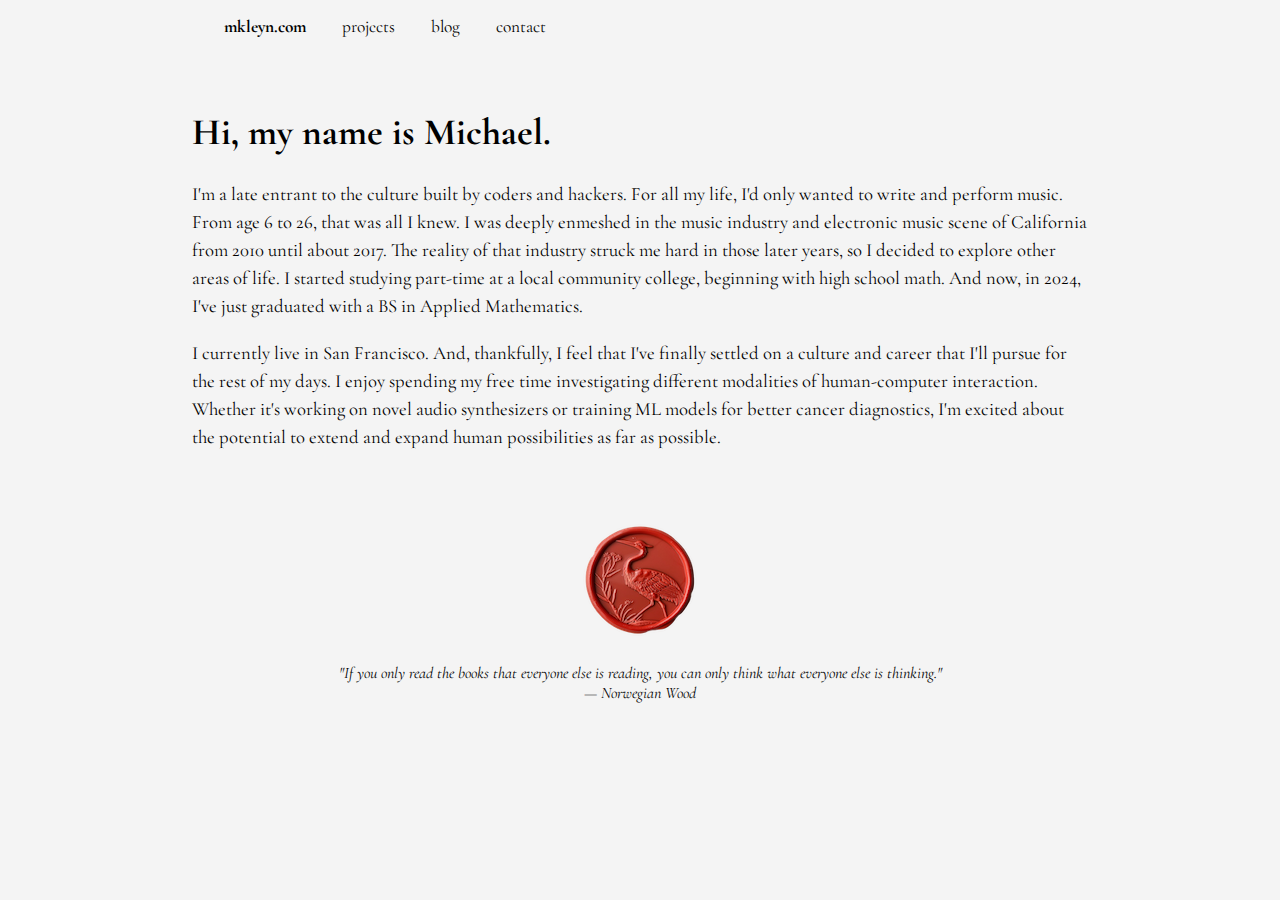
==== contact.html @ 2c22050c "comment change" ====
<!DOCTYPE html>
<html lang="en">
  <head>
    <meta charset="UTF-8" />
    <meta name="viewport" content="width=device-width, initial-scale=1.0" />
    <title>Michael Kleyn - Contact</title>
    <link rel="stylesheet" href="css/style.css" />
    <link rel="preconnect" href="https://fonts.googleapis.com" />
    <link rel="preconnect" href="https://fonts.gstatic.com" crossorigin />
    <link
      href="https://fonts.googleapis.com/css2?family=Cormorant+Garamond:ital,wght@0,300;0,400;0,500;0,600;0,700;1,300;1,400;1,500;1,600;1,700&display=swap"
      rel="stylesheet"
    />
  </head>
  <body>
    <div class="container">
      <header>
        <nav>
          <a href="#"><b>mkleyn.com</b></a>
          <a href="projects.html">projects</a>
          <a href="https://michaelkleyn.notion.site">blog</a>
          <a href="contact.html">contact</a>
        </nav>
      </header>
      <main>
        <h1>Hi, my name is Michael.</h1>
        <p class="fade-in-1">
          I'm a late entrant to the culture built by coders and hackers. For all
          my life, I'd only wanted to write and perform music. From age 6 to 26,
          that was all I knew. I was deeply enmeshed in the music industry and
          electronic music scene of California from 2010 until about 2017. The
          reality of that industry struck me hard in those later years, so I
          decided to explore other areas of life. I started studying part-time
          at a local community college, beginning with high school math. And
          now, in 2024, I've just graduated with a BS in Applied Mathematics.
        </p>
        <p class="fade-in-2">
          I currently live in San Francisco. And, thankfully, I feel that I've
          finally settled on a culture and career that I'll pursue for the rest
          of my days. I enjoy spending my free time investigating different
          modalities of human-computer interaction. Whether it's working on
          novel audio synthesizers or training ML models for better cancer
          diagnostics, I'm excited about the potential to extend and expand
          human possibilities as far as possible.
        </p>
      </main>
      <footer class="fade-in-3">
        <img src="./assets/stamp.png" class="responsive-img" alt="" />
        <br />
        <p>
          <i
            >"If you only read the books that everyone else is reading, you can
            only think what everyone else is thinking."<br />— Norwegian Wood</i
          >
        </p>
      </footer>
    </div>
    <script src="js/script.js"></script>
  </body>
</html>
---- css/style.css ----
body {
  font-family: "Cormorant Garamond", serif;
  margin: 0;
  padding: 0;
  background-color: #f4f4f4;
}

/* Responsive container */
.container {
  width: 70%;
  margin: 0 auto;
  padding: 0 15px;
}

@media (max-width: 1200px) {
  .container {
    width: 70%;
  }
}

@media (max-width: 992px) {
  .container {
    width: 80%;
  }
}

@media (max-width: 576px) {
  .container {
    width: 90%;
    padding: 0 5px;
  }
}

header {
  padding: 1rem;
}

nav a {
  color: #000;
  margin: 0 1rem; /* Default margin */
  text-decoration: none;
  font-size: 13pt;
}

@media (max-width: 768px) {
  nav a {
    margin: 0 0.5rem; /* Smaller margin for medium screens */
  }
}

@media (max-width: 576px) {
  nav a {
    margin: 0 0.25rem; /* Even smaller margin for small screens */
  }
}

nav a:hover {
  text-decoration: underline;
  text-decoration-color: #d11e06;
  text-decoration-thickness: 2px;
}

main {
  padding: 2rem 0; /* Adjust padding as needed */
  font-size: 14pt;
}

main p {
  line-height: 1.5;
}

footer {
  color: #000;
  text-align: center;
  padding: 1rem;
  width: 70%;
  margin: 0 auto; /* Center the footer */
  position: relative; /* Ensure it's not fixed for better layout */
}

@media (max-width: 1200px) {
  footer {
    width: 90%;
  }
}

@media (max-width: 992px) {
  footer {
    width: 100%;
  }
}

@media (max-width: 768px) {
  footer {
    width: 100%;
    padding: 0 10px;
  }
}

@media (max-width: 576px) {
  footer {
    width: 100%;
    padding: 0 5px;
  }
}

.responsive-img {
  max-width: 100%;
  height: auto;
}

@keyframes fadeIn {
  0% {
    transform: translateY(20px);
    opacity: 0;
  }
  100% {
    transform: translateY(0);
    opacity: 1;
  }
}

.fade-in-1 {
  animation: fadeIn 1s ease-out forwards;
}

.fade-in-2 {
  animation: fadeIn 1.25s ease-out forwards;
}

.fade-in-3 {
  animation: fadeIn 1.5s ease-out forwards;
}

.cormorant-garamond-light {
  font-family: "Cormorant Garamond", serif;
  font-weight: 300;
  font-style: normal;
}

.cormorant-garamond-light-italic {
  font-family: "Cormorant Garamond", serif;
  font-weight: 300;
  font-style: italic;
}

.cormorant-garamond-regular {
  font-family: "Cormorant Garamond", serif;
  font-weight: 400;
  font-style: normal;
}

.cormorant-garamond-regular-italic {
  font-family: "Cormorant Garamond", serif;
  font-weight: 400;
  font-style: italic;
}

.cormorant-garamond-medium {
  font-family: "Cormorant Garamond", serif;
  font-weight: 500;
  font-style: normal;
}

.cormorant-garamond-medium-italic {
  font-family: "Cormorant Garamond", serif;
  font-weight: 500;
  font-style: italic;
}

.cormorant-garamond-semibold {
  font-family: "Cormorant Garamond", serif;
  font-weight: 600;
  font-style: normal;
}

.cormorant-garamond-semibold-italic {
  font-family: "Cormorant Garamond", serif;
  font-weight: 600;
  font-style: italic;
}

.cormorant-garamond-bold {
  font-family: "Cormorant Garamond", serif;
  font-weight: 700;
  font-style: normal;
}

.cormorant-garamond-bold-italic {
  font-family: "Cormorant Garamond", serif;
  font-weight: 700;
  font-style: italic;
}
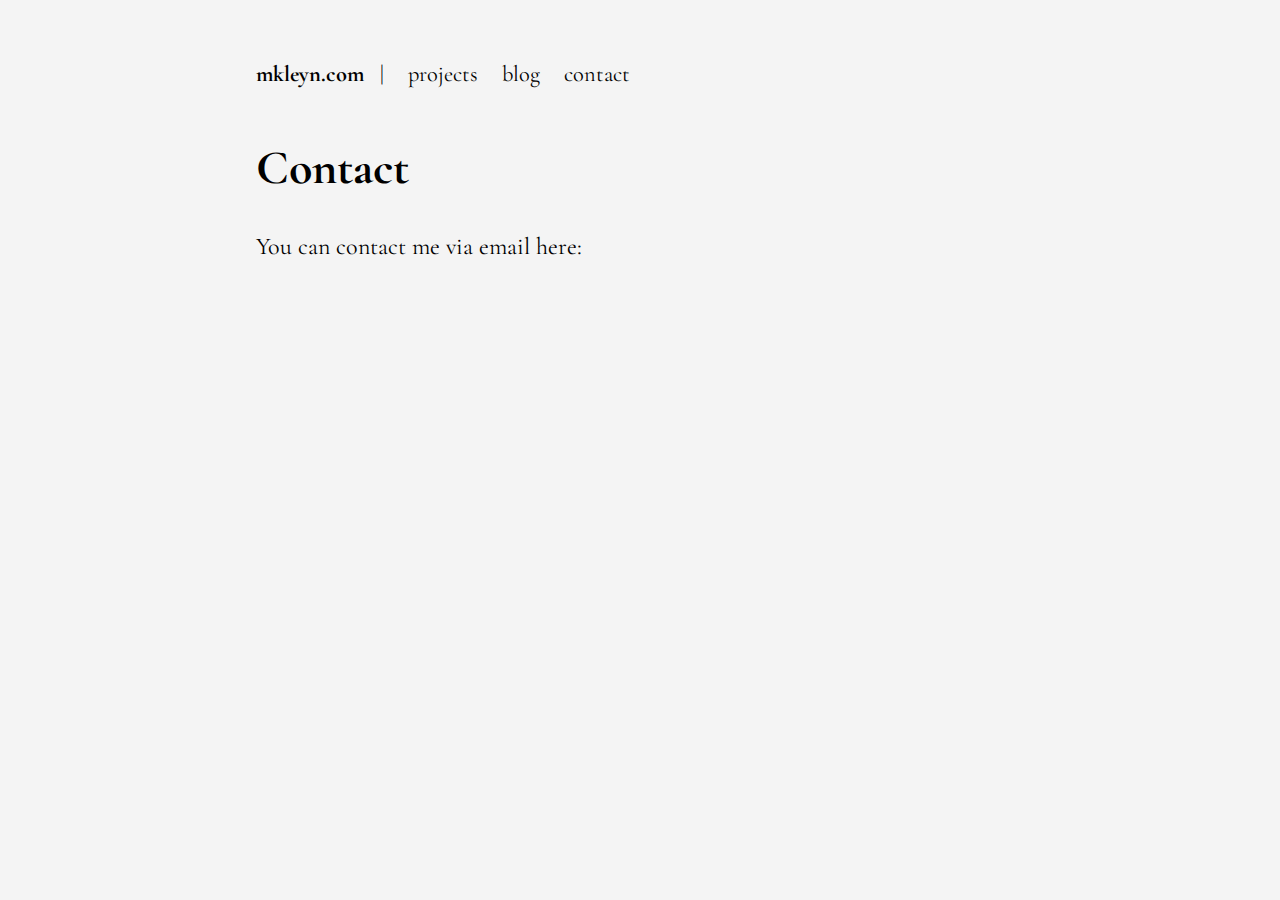
==== commit 5a094792: "comment change" ====
--- a/contact.html
+++ b/contact.html
@@ -16,44 +16,17 @@
     <div class="container">
       <header>
         <nav>
-          <a href="#"><b>mkleyn.com</b></a>
+          <a class="a-margin" href="index.html"><b>mkleyn.com</b></a>
+          <a>|</a>
           <a href="projects.html">projects</a>
           <a href="https://michaelkleyn.notion.site">blog</a>
-          <a href="contact.html">contact</a>
+          <a href="#">contact</a>
         </nav>
       </header>
       <main>
-        <h1>Hi, my name is Michael.</h1>
-        <p class="fade-in-1">
-          I'm a late entrant to the culture built by coders and hackers. For all
-          my life, I'd only wanted to write and perform music. From age 6 to 26,
-          that was all I knew. I was deeply enmeshed in the music industry and
-          electronic music scene of California from 2010 until about 2017. The
-          reality of that industry struck me hard in those later years, so I
-          decided to explore other areas of life. I started studying part-time
-          at a local community college, beginning with high school math. And
-          now, in 2024, I've just graduated with a BS in Applied Mathematics.
-        </p>
-        <p class="fade-in-2">
-          I currently live in San Francisco. And, thankfully, I feel that I've
-          finally settled on a culture and career that I'll pursue for the rest
-          of my days. I enjoy spending my free time investigating different
-          modalities of human-computer interaction. Whether it's working on
-          novel audio synthesizers or training ML models for better cancer
-          diagnostics, I'm excited about the potential to extend and expand
-          human possibilities as far as possible.
-        </p>
+        <h1>Contact</h1>
+        <p class="fade-in-1">You can contact me via email here:</p>
       </main>
-      <footer class="fade-in-3">
-        <img src="./assets/stamp.png" class="responsive-img" alt="" />
-        <br />
-        <p>
-          <i
-            >"If you only read the books that everyone else is reading, you can
-            only think what everyone else is thinking."<br />— Norwegian Wood</i
-          >
-        </p>
-      </footer>
     </div>
     <script src="js/script.js"></script>
   </body>
--- a/css/style.css
+++ b/css/style.css
@@ -7,18 +7,36 @@
 
 /* Responsive container */
 .container {
-  width: 70%;
+  width: 30%;
   margin: 0 auto;
   padding: 0 15px;
 }
 
-@media (max-width: 1200px) {
+@media (max-width: 1600px) {
+  .container {
+    width: 40%;
+  }
+}
+
+@media (max-width: 1400px) {
+  .container {
+    width: 50%;
+  }
+}
+
+@media (max-width: 1280px) {
+  .container {
+    width: 60%;
+  }
+}
+
+@media (max-width: 992px) {
   .container {
     width: 70%;
   }
 }
 
-@media (max-width: 992px) {
+@media (max-width: 768px) {
   .container {
     width: 80%;
   }
@@ -31,38 +49,37 @@
   }
 }
 
+@media (max-width: 300px) {
+  .container {
+    width: 95%;
+    padding: 0 2px;
+  }
+}
+
 header {
-  padding: 1rem;
+  padding-top: 3rem;
+  font-size: 1.5rem; /* Default header size */
+}
+
+nav {
+  width: 100%;
+  box-sizing: border-box; /* Ensure no overflow caused by padding or margin */
 }
 
 nav a {
   color: #000;
   margin: 0 1rem; /* Default margin */
   text-decoration: none;
-  font-size: 13pt;
-}
-
-@media (max-width: 768px) {
-  nav a {
-    margin: 0 0.5rem; /* Smaller margin for medium screens */
-  }
-}
-
-@media (max-width: 576px) {
-  nav a {
-    margin: 0 0.25rem; /* Even smaller margin for small screens */
-  }
-}
-
-nav a:hover {
-  text-decoration: underline;
-  text-decoration-color: #d11e06;
-  text-decoration-thickness: 2px;
+  font-size: 1rem; /* Default nav link size */
+}
+
+.a-margin {
+  margin: 0 0rem;
 }
 
 main {
-  padding: 2rem 0; /* Adjust padding as needed */
-  font-size: 14pt;
+  padding: 1rem 0; /* Adjust padding as needed */
+  font-size: 1rem; /* Default main content size */
 }
 
 main p {
@@ -76,17 +93,95 @@
   width: 70%;
   margin: 0 auto; /* Center the footer */
   position: relative; /* Ensure it's not fixed for better layout */
-}
-
-@media (max-width: 1200px) {
-  footer {
-    width: 90%;
-  }
-}
-
-@media (max-width: 992px) {
-  footer {
-    width: 100%;
+  font-size: 1rem; /* Default footer size */
+}
+
+/* Responsive typography */
+@media (max-width: 300px) {
+  header {
+    font-size: 1rem;
+  }
+  nav a {
+    font-size: 0.9rem;
+  }
+  main {
+    font-size: 1rem;
+  }
+  footer {
+    font-size: 0.9rem;
+  }
+}
+
+@media (min-width: 300px) and (max-width: 576px) {
+  header {
+    font-size: 1rem;
+  }
+  nav a {
+    font-size: 0.9rem;
+  }
+  main {
+    font-size: 1.2rem;
+  }
+  footer {
+    font-size: 1rem;
+  }
+}
+
+@media (min-width: 576px) {
+  header {
+    font-size: 1.75rem;
+  }
+  nav a {
+    font-size: 1.3rem;
+  }
+  main {
+    font-size: 1.4rem;
+  }
+  footer {
+    font-size: 1rem;
+  }
+}
+
+@media (min-width: 768px) {
+  nav a {
+    margin: 0 0.5rem; /* Smaller margin for medium screens */
+    font-size: 1.3rem;
+  }
+  main {
+    font-size: 1.4rem;
+  }
+  footer {
+    font-size: 1rem;
+  }
+}
+
+@media (min-width: 992px) {
+  header {
+    font-size: 2rem;
+  }
+  nav a {
+    font-size: 1.3rem;
+  }
+  main {
+    font-size: 1.4rem;
+  }
+  footer {
+    font-size: 1rem;
+  }
+}
+
+@media (min-width: 1280px) {
+  header {
+    font-size: 2.25rem;
+  }
+  nav a {
+    font-size: 1.4rem;
+  }
+  main {
+    font-size: 1.5rem;
+  }
+  footer {
+    font-size: 1rem;
   }
 }
 
@@ -102,6 +197,12 @@
     width: 100%;
     padding: 0 5px;
   }
+}
+
+nav a:hover {
+  text-decoration: underline;
+  text-decoration-color: #d11e06;
+  text-decoration-thickness: 2px;
 }
 
 .responsive-img {
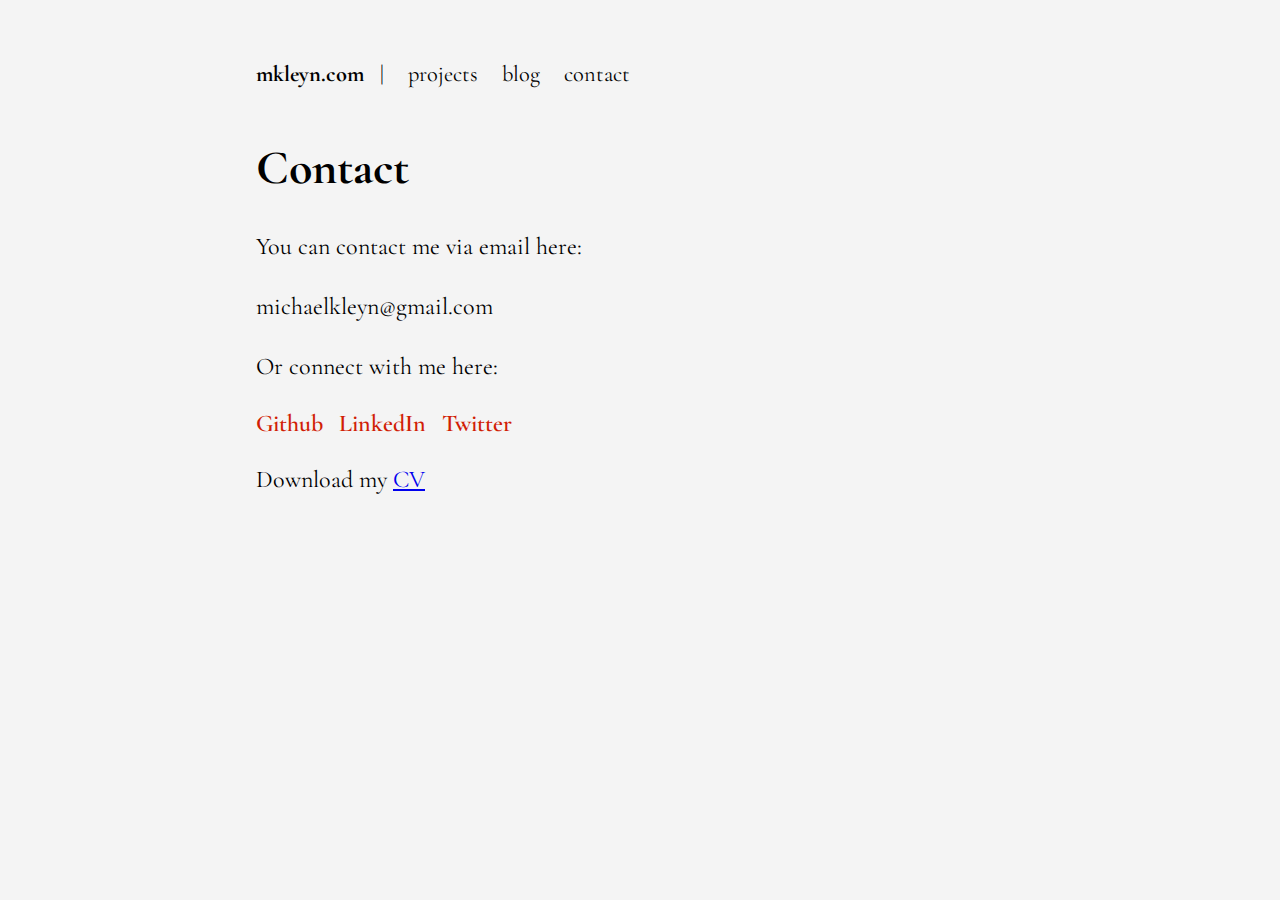
==== commit f8a3ced9: "newnew" ====
--- a/contact.html
+++ b/contact.html
@@ -26,8 +26,30 @@
       <main>
         <h1>Contact</h1>
         <p class="fade-in-1">You can contact me via email here:</p>
+        <p class="fade-in-2"><span id="email"></span></p>
+        <p class="fade-in-2">Or connect with me here:</p>
+        <ul class="social-links fade-in-3">
+          <li>
+            <a href="https://github.com/michaelkleyn" target="_blank">Github</a>
+          </li>
+          <li>
+            <a href="https://www.linkedin.com/in/mkleyn/" target="_blank"
+              >LinkedIn</a
+            >
+          </li>
+          <li>
+            <a href="https://x.com/kleynmichael" target="_blank">Twitter</a>
+          </li>
+        </ul>
+        <p class="fade-in-3">
+          Download my <a href="path/to/your-cv.pdf" target="_blank">CV</a>
+        </p>
       </main>
     </div>
+    <script>
+      document.getElementById("email").innerText =
+        "michaelkleyn" + "@" + "gmail.com";
+    </script>
     <script src="js/script.js"></script>
   </body>
 </html>
--- a/css/style.css
+++ b/css/style.css
@@ -10,6 +10,16 @@
   width: 30%;
   margin: 0 auto;
   padding: 0 15px;
+}
+
+.projects p {
+  margin: 0;
+}
+
+.projects a {
+  text-decoration: underline;
+  text-decoration-color: #d11e06;
+  text-decoration-thickness: 2px;
 }
 
 @media (max-width: 1600px) {
@@ -221,6 +231,29 @@
   }
 }
 
+/* Contact page styles */
+.social-links {
+  list-style-type: none;
+  padding: 0;
+}
+
+.social-links li {
+  display: inline;
+  margin-right: 10px;
+}
+
+.social-links a {
+  text-decoration: none;
+  color: #d11e06;
+  font-weight: 600;
+}
+
+.social-links a:hover {
+  text-decoration: underline;
+  text-decoration-color: #d11e06;
+  text-decoration-thickness: 2px;
+}
+
 .fade-in-1 {
   animation: fadeIn 1s ease-out forwards;
 }
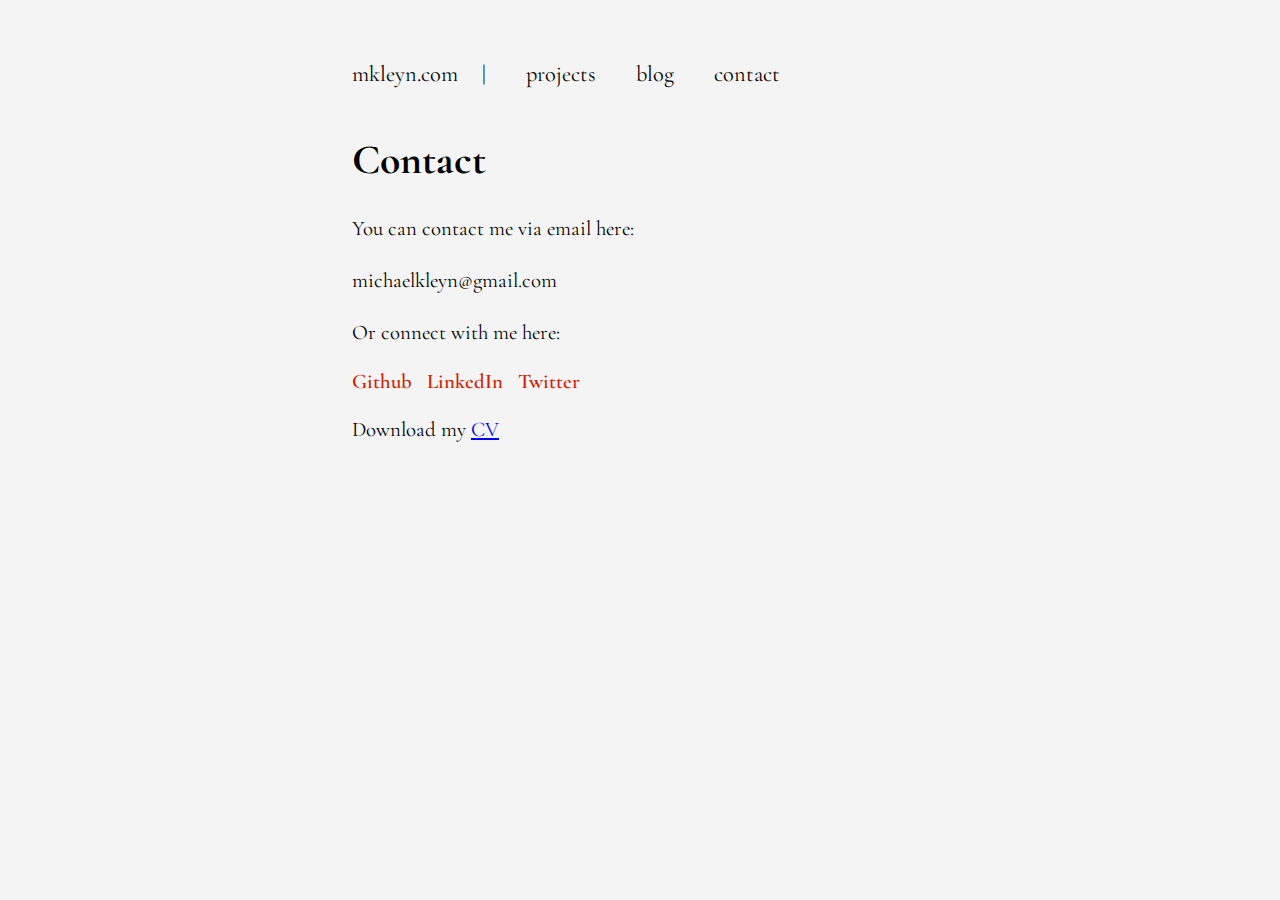
==== commit 04b1d57d: "projects change" ====
--- a/contact.html
+++ b/contact.html
@@ -42,7 +42,7 @@
           </li>
         </ul>
         <p class="fade-in-3">
-          Download my <a href="path/to/your-cv.pdf" target="_blank">CV</a>
+          Download my <a href="assets/Michael-Kleyn-Resume.pdf" target="_blank">CV</a>
         </p>
       </main>
     </div>
--- a/css/style.css
+++ b/css/style.css
@@ -5,11 +5,10 @@
   background-color: #f4f4f4;
 }
 
-/* Responsive container */
-.container {
-  width: 30%;
-  margin: 0 auto;
-  padding: 0 15px;
+.fixed-width {
+  display: inline-block;
+  width: 1ch; /* Ensures each character span has a fixed width */
+  text-align: center; /* Centers the text within the width */
 }
 
 .projects p {
@@ -22,40 +21,22 @@
   text-decoration-thickness: 2px;
 }
 
-@media (max-width: 1600px) {
-  .container {
-    width: 40%;
-  }
-}
-
-@media (max-width: 1400px) {
-  .container {
-    width: 50%;
-  }
-}
-
-@media (max-width: 1280px) {
-  .container {
-    width: 60%;
-  }
-}
-
-@media (max-width: 992px) {
-  .container {
-    width: 70%;
-  }
-}
-
-@media (max-width: 768px) {
-  .container {
-    width: 80%;
-  }
-}
-
+/* Fixed container width */
+.container {
+  width: 60%; /* Optional, as the key is the min-width and max-width */
+  margin: 0 auto;
+  padding: 0 15px;
+  min-width: 576px; /* Minimum width set to 600px */
+  max-width: 576px; /* Maximum width set to 600px */
+}
+
+/* Adjustments for very small screens */
 @media (max-width: 576px) {
   .container {
     width: 90%;
     padding: 0 5px;
+    min-width: auto; /* Override the fixed width for smaller screens */
+    max-width: auto; /* Override the fixed width for smaller screens */
   }
 }
 
@@ -68,7 +49,7 @@
 
 header {
   padding-top: 3rem;
-  font-size: 1.5rem; /* Default header size */
+  font-size: 2.25rem; /* Default header size */
 }
 
 nav {
@@ -80,7 +61,7 @@
   color: #000;
   margin: 0 1rem; /* Default margin */
   text-decoration: none;
-  font-size: 1rem; /* Default nav link size */
+  font-size: 1.4rem; /* Default nav link size */
 }
 
 .a-margin {
@@ -89,7 +70,7 @@
 
 main {
   padding: 1rem 0; /* Adjust padding as needed */
-  font-size: 1rem; /* Default main content size */
+  font-size: 1.3rem; /* Default main content size */
 }
 
 main p {
@@ -106,103 +87,10 @@
   font-size: 1rem; /* Default footer size */
 }
 
-/* Responsive typography */
-@media (max-width: 300px) {
-  header {
-    font-size: 1rem;
-  }
-  nav a {
-    font-size: 0.9rem;
-  }
-  main {
-    font-size: 1rem;
-  }
-  footer {
-    font-size: 0.9rem;
-  }
-}
-
-@media (min-width: 300px) and (max-width: 576px) {
-  header {
-    font-size: 1rem;
-  }
-  nav a {
-    font-size: 0.9rem;
-  }
-  main {
-    font-size: 1.2rem;
-  }
-  footer {
-    font-size: 1rem;
-  }
-}
-
-@media (min-width: 576px) {
-  header {
-    font-size: 1.75rem;
-  }
-  nav a {
-    font-size: 1.3rem;
-  }
-  main {
-    font-size: 1.4rem;
-  }
-  footer {
-    font-size: 1rem;
-  }
-}
-
-@media (min-width: 768px) {
-  nav a {
-    margin: 0 0.5rem; /* Smaller margin for medium screens */
-    font-size: 1.3rem;
-  }
-  main {
-    font-size: 1.4rem;
-  }
-  footer {
-    font-size: 1rem;
-  }
-}
-
-@media (min-width: 992px) {
-  header {
-    font-size: 2rem;
-  }
-  nav a {
-    font-size: 1.3rem;
-  }
-  main {
-    font-size: 1.4rem;
-  }
-  footer {
-    font-size: 1rem;
-  }
-}
-
-@media (min-width: 1280px) {
-  header {
-    font-size: 2.25rem;
-  }
-  nav a {
-    font-size: 1.4rem;
-  }
-  main {
-    font-size: 1.5rem;
-  }
-  footer {
-    font-size: 1rem;
-  }
-}
-
-@media (max-width: 768px) {
-  footer {
-    width: 100%;
-    padding: 0 10px;
-  }
-}
-
 @media (max-width: 576px) {
+  header a {
+    margin: 0 0.5rem;
+  }
   footer {
     width: 100%;
     padding: 0 5px;
@@ -220,17 +108,6 @@
   height: auto;
 }
 
-@keyframes fadeIn {
-  0% {
-    transform: translateY(20px);
-    opacity: 0;
-  }
-  100% {
-    transform: translateY(0);
-    opacity: 1;
-  }
-}
-
 /* Contact page styles */
 .social-links {
   list-style-type: none;
@@ -248,22 +125,31 @@
   font-weight: 600;
 }
 
-.social-links a:hover {
+social-links a:hover {
   text-decoration: underline;
   text-decoration-color: #d11e06;
   text-decoration-thickness: 2px;
 }
 
+@keyframes fadeUp {
+  0% {
+    transform: translateY(10px);
+  }
+  100% {
+    transform: translateY(0px);
+  }
+}
+
 .fade-in-1 {
-  animation: fadeIn 1s ease-out forwards;
+  animation: fadeUp 0.1s ease-out forwards;
 }
 
 .fade-in-2 {
-  animation: fadeIn 1.25s ease-out forwards;
+  animation: fadeUp 0.2s ease-out forwards;
 }
 
 .fade-in-3 {
-  animation: fadeIn 1.5s ease-out forwards;
+  animation: fadeUp 0.3s ease-out forwards;
 }
 
 .cormorant-garamond-light {
